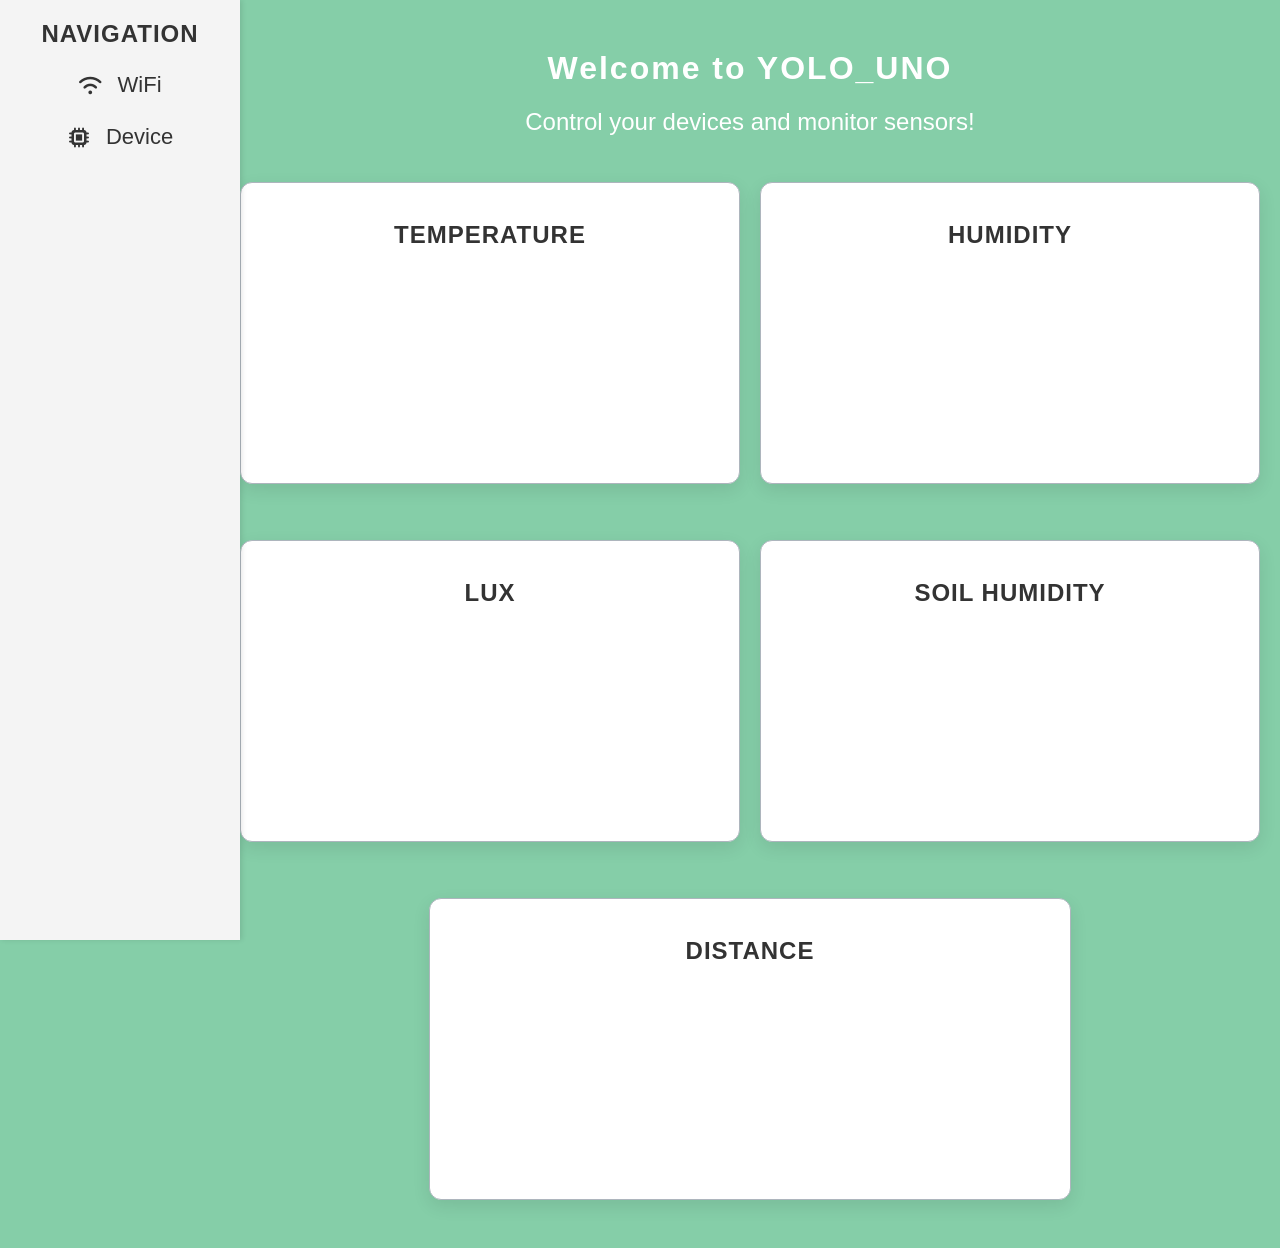
==== data/dashboard.html @ 47245412 "init" ====
<!DOCTYPE html>
<html lang="en">
<head>
    <meta charset="UTF-8">
    <meta name="viewport" content="width=device-width, initial-scale=1.0">
    <title>YOLO_UNO</title>
    <link rel="stylesheet" href="css/styles.css">
    <link rel="stylesheet" href="css/all.min.css">
</head>
<body>
    <h1>Welcome to YOLO_UNO</h1>
    <p>Control your devices and monitor sensors!</p>

<div class="sidebar">
    <h2>Navigation</h2>
    <ul>
        <li><a href="/wifi"><i class="fas fa-wifi"></i> WiFi</a></li>
        <li><a href="/device"><i class="fas fa-microchip"></i> Device</a></li>
    </ul>
    </ul>
</div>

<div class="chart-row">
    <div class="box">
        <h2>Temperature</h2>
        <canvas id="sensorChart1" width="400" height="200"></canvas>
    </div>
    <div class="box">
        <h2>Humidity</h2>
        <canvas id="sensorChart2" width="400" height="200"></canvas>
    </div>
</div>
<div class="chart-row">

    <div class="box">
        <h2>Lux</h2>
        <canvas id="sensorChart3" width="400" height="200"></canvas>
    </div>
    <div class="box">
        <h2>Soil Humidity</h2>
        <canvas id="sensorChart4" width="400" height="200"></canvas>
    </div>
</div>
<div class="chart-row">
    <div class="box">
        <h2>Distance</h2>
        <canvas id="sensorChart5" width="400" height="200"></canvas>
    </div>
</div>


    <!-- Thêm thư viện Chart.js -->
    <script src="js/chart.js"></script>
    <script src="js/dashboard.js"></script>
</body>
---- data/css/styles.css ----
/* Định dạng chung */
body {
    font-family: 'Segoe UI', Arial, sans-serif;
    text-align: center;
    margin: 0;
    padding: 0;
    background-color: #85CEA8;
}

h1 {
    color: #ffffff;
    margin-top: 30px;
    letter-spacing: 2px;
}

.box {
    border: 1.5px solid #adb5bd;
    border-radius: 12px;
    background-color: #fff;
    padding: 28px 20px 20px 20px;
    margin: 28px auto;
    width: 380px;
    box-shadow: 0 6px 18px rgba(0, 0, 0, 0.09);
    transition: box-shadow 0.2s;
}

.box:hover {
    box-shadow: 0 10px 24px rgba(0, 0, 0, 0.14);
}

button {
    padding: 10px 28px;
    font-size: 17px;
    border: none;
    border-radius: 6px;
    background-color: #4361ee;
    color: #fff;
    cursor: pointer;
    margin: 0 0 0 12px;
    transition: background 0.2s, transform 0.1s;
}

button:hover {
    background-color: #3a0ca3;
    transform: translateY(-2px) scale(1.04);
}

p {
    font-size: 24px;
    color: #ffffff;
    margin: 18px 0;
}

span[id^="state"] {
    display: inline-block;
    min-width: 38px;
    font-weight: bold;
    color: #fff;
    background: #adb5bd;
    border-radius: 4px;
    padding: 3px 10px;
    margin-left: 10px;
    transition: background 0.2s;
}

span.state-on {
    background: #06d6a0 !important;
}

span.state-off {
    background: #e63946 !important;
}

@media (max-width: 400px) {
    .box {
        width: 95vw;
        padding: 14px 2vw;
    }
    h1 {
        font-size: 1.3em;
    }
    p {
        font-size: 1em;
    }
}

input[type="text"], input[type="password"] {
    width: 90%;
    padding: 8px 12px;
    margin: 8px 0 16px 0;
    border: 1px solid #adb5bd;
    border-radius: 6px;
    font-size: 16px;
    box-sizing: border-box;
    background: #f8f9fa;
    transition: border-color 0.2s, box-shadow 0.2s;
}

input[type="text"]:focus, input[type="password"]:focus {
    border-color: #4361ee;
    box-shadow: 0 0 4px #4361ee33;
    outline: none;
}

#result {
    margin-top: 12px;
    min-height: 24px;
}

.box div {
    font-size: 21px; /* Increased font size */
    margin-bottom: 10px; /* Space between items */
    display: flex;
    align-items: center;
    justify-content: space-between;
    text-align: left; /* Ensure text is left-aligned */
    margin: 18px 0;

}

h2 {
    color: #333; /* Dark gray text color */
    font-size: 24px; /* Font size */
    margin-top: 10px; /* Space above the heading */
    margin-bottom: 10px; /* Space below the heading */
    letter-spacing: 1px; /* Spacing between letters */
    text-transform: uppercase; /* Uppercase text */
}

input[type="checkbox"] {
    width: 20px;
    height: 20px;
    margin-left: 10px;
    cursor: pointer;
    accent-color: #007bff; /* Change the color of the checkbox */
}

/* Style for the submit button */
input[type="submit"] {
    padding: 10px 20px;
    background-color: #007bff;
    color: #fff;
    border: none;
    border-radius: 3px;
    cursor: pointer;
    transition: background-color 0.3s ease;
}

input[type="submit"]:hover {
    background-color: #0056b3;
}

input[type="email"],
input[type="number"] {
    padding: 8px;
    border: 1px solid #ccc;
    border-radius: 4px;
    width: calc(60% - 10px); /* Adjust width to fit within the box */
    box-sizing: border-box; /* Include padding and border in element's total width */
    margin-top: 5px;
    margin-bottom: 10px;
    font-size: 16px;
    transition: border-color 0.3s ease;
}

input[type="email"]:focus,
input[type="number"]:focus {
    border-color: #007bff; /* Change border color on focus */
    outline: none; /* Remove default outline */
}

  .sidebar {
      position: fixed;
      left: 0;
      top: 0;
      width: 200px;
      height: 100%;
      background-color: #f4f4f4;
      padding: 20px;
      box-shadow: 2px 0 5px rgba(0,0,0,0.1);
  }

  .sidebar h2 {
      margin-top: 0;
  }

  .sidebar ul {
      list-style-type: none;
      padding: 0;
  }

  .sidebar ul li {
      margin: 10px 0;
        font-size: 22px;
        padding: 8px 0;
  }

  .sidebar ul li a {
      text-decoration: none;
      color: #333;
  }

  .sidebar ul li a:hover {
      color: #007BFF;
  }

  /* Adjust the main content to not overlap with the sidebar */
  body {
      margin-left: 220px; /* Adjust this value based on sidebar width */
    padding: 20px;
    
  }
  
  .sidebar ul li a i {
    margin-right: 8px; /* Space between icon and text */
    font-size: 20px; /* Adjust icon size */
    vertical-align: middle; /* Align icon with text */
}

.navigation-buttons {
    margin: 20px;
    display: flex;
    gap: 10px;
}

.navigation-buttons button {
    padding: 10px 20px;
    font-size: 16px;
    cursor: pointer;
    border: none;
    border-radius: 5px;
    background-color: #007BFF;
    color: white;
    transition: background-color 0.3s;
}

.navigation-buttons button:hover {
    background-color: #0056b3;
}

.chart-row {
    display: flex;
    flex-direction: row;
    gap: 20px;
    justify-content: center;
    align-items: flex-start;
}
.box {
    min-width: 400px;
    max-width: 600px;
    flex: 1;
}
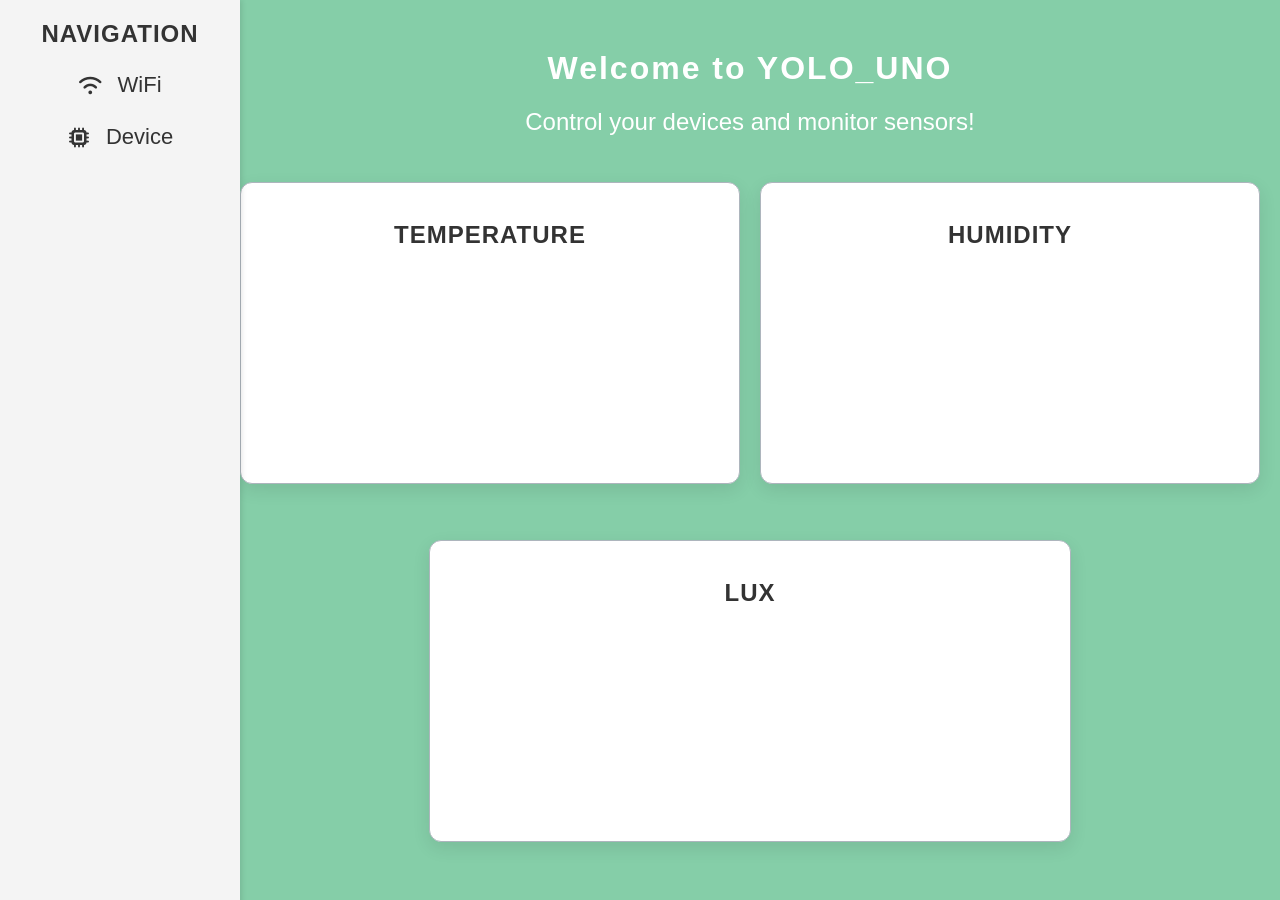
==== commit cd22a156: "finish wait FE" ====
--- a/data/dashboard.html
+++ b/data/dashboard.html
@@ -36,16 +36,6 @@
         <h2>Lux</h2>
         <canvas id="sensorChart3" width="400" height="200"></canvas>
     </div>
-    <div class="box">
-        <h2>Soil Humidity</h2>
-        <canvas id="sensorChart4" width="400" height="200"></canvas>
-    </div>
-</div>
-<div class="chart-row">
-    <div class="box">
-        <h2>Distance</h2>
-        <canvas id="sensorChart5" width="400" height="200"></canvas>
-    </div>
 </div>
 
 
--- a/data/css/styles.css
+++ b/data/css/styles.css
@@ -249,4 +249,91 @@
     min-width: 400px;
     max-width: 600px;
     flex: 1;
+}
+
+/* Add these styles at the end of the file */
+.sensor-container {
+    display: grid;
+    grid-template-columns: repeat(auto-fit, minmax(300px, 0.5fr));
+    gap: 20px;
+    padding: 20px;
+}
+
+.sensor-box {
+    background-color: #fff;
+    border-radius: 12px;
+    padding: 20px;
+    box-shadow: 0 6px 18px rgba(0, 0, 0, 0.09);
+    transition: box-shadow 0.2s;
+}
+
+.sensor-box:hover {
+    box-shadow: 0 10px 24px rgba(0, 0, 0, 0.14);
+}
+
+.sensor-box h3 {
+    margin: 0 0 15px 0;
+    color: #333;
+    font-size: 1.5em;
+}
+
+.sensor-content {
+    display: flex;
+    flex-direction: column;
+    gap: 15px;
+}
+
+.sensor-value {
+    font-size: 2em;
+    font-weight: bold;
+    color: #4361ee;
+}
+
+.sensor-settings {
+    display: flex;
+    flex-direction: column;
+    gap: 10px;
+}
+
+.name-setting,
+.period-setting {
+    display: flex;
+    align-items: center;
+    gap: 10px;
+}
+
+.name-setting,
+.period-setting label {
+    font-size: 1.5em;
+    color: #000000;
+}
+
+.sensor-settings input[type="text"],
+.sensor-settings input[type="number"] {
+    padding: 8px;
+    border: 1px solid #ccc;
+    border-radius: 6px;
+    font-size: 0.9em;
+    width: 50%;
+}
+
+.sensor-settings input[type="number"] {
+    width: 80px;
+}
+
+.sensor-settings button {
+    background-color: #4361ee;
+    color: white;
+    padding: 8px 16px;
+    border: none;
+    border-radius: 6px;
+    cursor: pointer;
+    font-size: 0.9em;
+    transition: background-color 0.2s;
+    width: 30%;
+    align-self: center;
+}
+
+.sensor-settings button:hover {
+    background-color: #3a0ca3;
 }
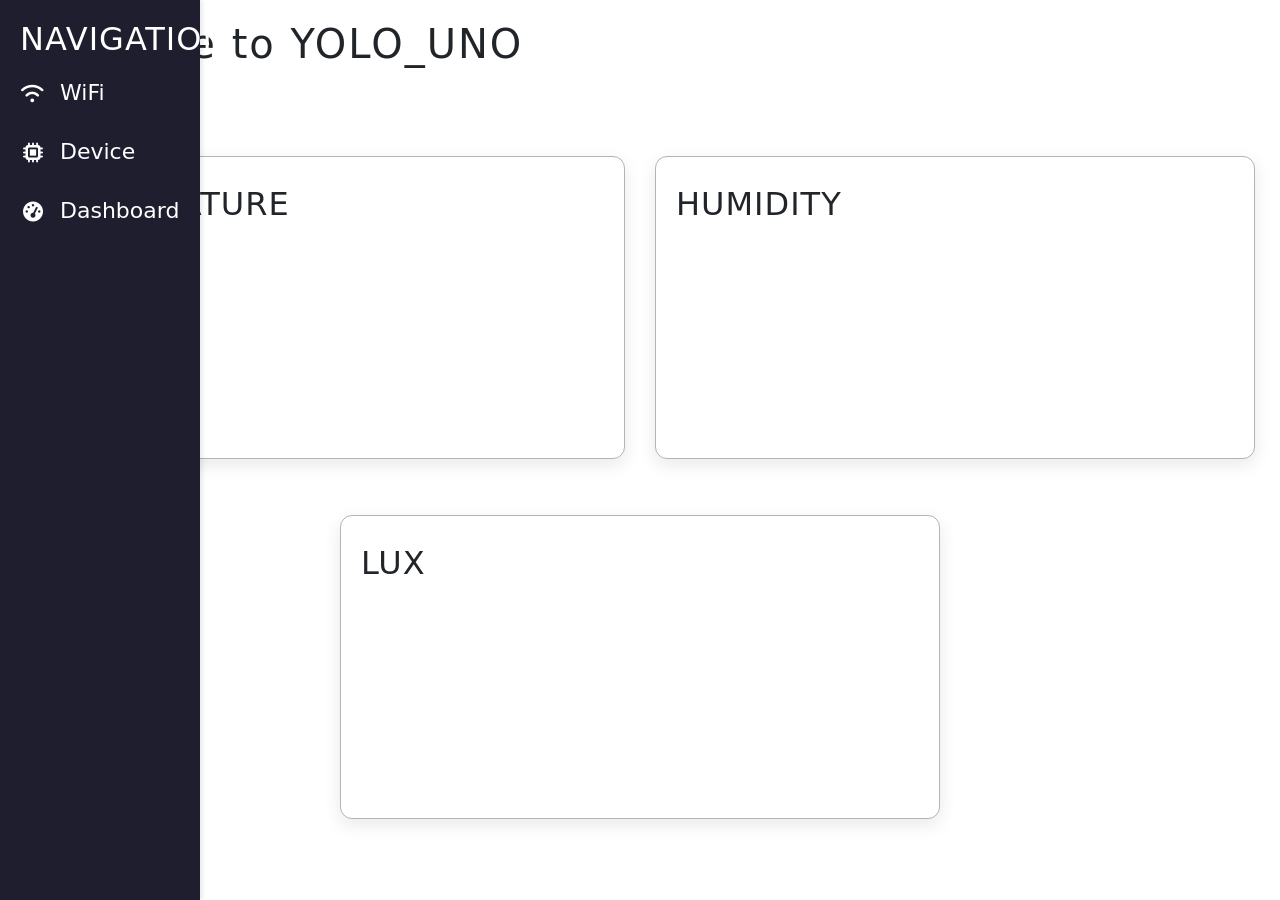
==== commit ba631abc: "fe small changes" ====
--- a/data/dashboard.html
+++ b/data/dashboard.html
@@ -6,6 +6,8 @@
     <title>YOLO_UNO</title>
     <link rel="stylesheet" href="css/styles.css">
     <link rel="stylesheet" href="css/all.min.css">
+        <link href="https://cdn.jsdelivr.net/npm/bootstrap@5.3.8/dist/css/bootstrap.min.css" rel="stylesheet" integrity="sha384-sRIl4kxILFvY47J16cr9ZwB07vP4J8+LH7qKQnuqkuIAvNWLzeN8tE5YBujZqJLB" crossorigin="anonymous">
+
 </head>
 <body>
     <h1>Welcome to YOLO_UNO</h1>
@@ -16,6 +18,7 @@
     <ul>
         <li><a href="/wifi"><i class="fas fa-wifi"></i> WiFi</a></li>
         <li><a href="/device"><i class="fas fa-microchip"></i> Device</a></li>
+        <li><a href="/dashboard"><i class="fas fa-tachometer-alt"></i> Dashboard</a></li>
     </ul>
     </ul>
 </div>
@@ -42,4 +45,6 @@
     <!-- Thêm thư viện Chart.js -->
     <script src="js/chart.js"></script>
     <script src="js/dashboard.js"></script>
+        <script src="https://cdn.jsdelivr.net/npm/bootstrap@5.3.8/dist/js/bootstrap.bundle.min.js" integrity="sha384-FKyoEForCGlyvwx9Hj09JcYn3nv7wiPVlz7YYwJrWVcXK/BmnVDxM+D2scQbITxI" crossorigin="anonymous"></script>
+
 </body>
--- a/data/css/styles.css
+++ b/data/css/styles.css
@@ -4,7 +4,7 @@
     text-align: center;
     margin: 0;
     padding: 0;
-    background-color: #85CEA8;
+    background-color: #656a97;
 }
 
 h1 {
@@ -175,13 +175,15 @@
       top: 0;
       width: 200px;
       height: 100%;
-      background-color: #f4f4f4;
+      background-color: #1e1e2f;
       padding: 20px;
       box-shadow: 2px 0 5px rgba(0,0,0,0.1);
   }
 
   .sidebar h2 {
       margin-top: 0;
+            color: #fff
+
   }
 
   .sidebar ul {
@@ -197,7 +199,8 @@
 
   .sidebar ul li a {
       text-decoration: none;
-      color: #333;
+      /* color: #333; */
+      color: #fff
   }
 
   .sidebar ul li a:hover {
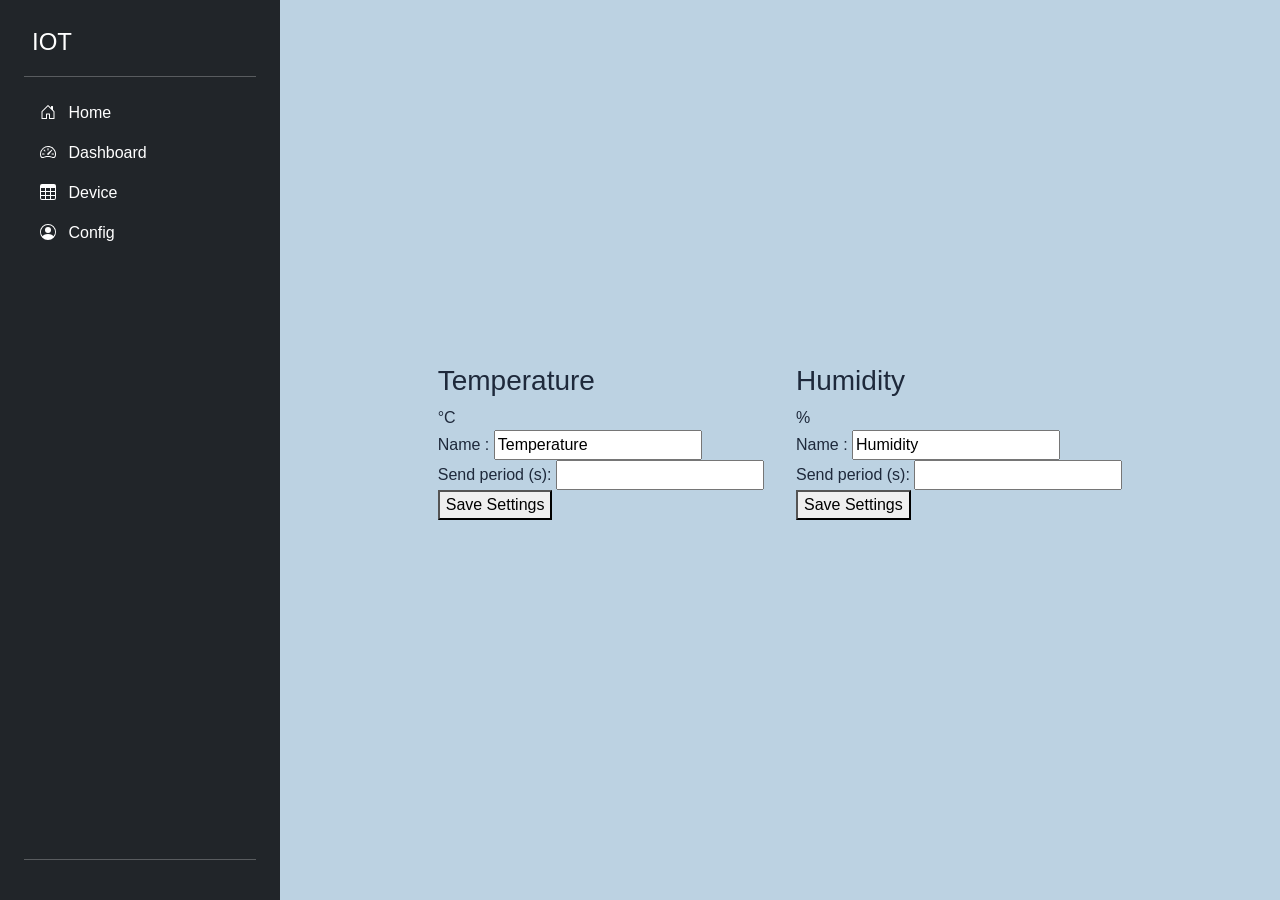
==== commit c564156f: "update" ====
--- a/data/dashboard.html
+++ b/data/dashboard.html
@@ -1,50 +1,216 @@
-<!DOCTYPE html>
+<!doctype html>
 <html lang="en">
-<head>
-    <meta charset="UTF-8">
-    <meta name="viewport" content="width=device-width, initial-scale=1.0">
-    <title>YOLO_UNO</title>
-    <link rel="stylesheet" href="css/styles.css">
-    <link rel="stylesheet" href="css/all.min.css">
-        <link href="https://cdn.jsdelivr.net/npm/bootstrap@5.3.8/dist/css/bootstrap.min.css" rel="stylesheet" integrity="sha384-sRIl4kxILFvY47J16cr9ZwB07vP4J8+LH7qKQnuqkuIAvNWLzeN8tE5YBujZqJLB" crossorigin="anonymous">
-
-</head>
+  <head>
+    <meta charset="utf-8">
+    <meta name="viewport" content="width=device-width, initial-scale=1">
+    <meta name="description" content="">
+    <meta name="generator" content="Hugo 0.84.0">
+    <title>Index</title>
+
+
+    
+
+<link href="css//bootstrap.min.css" rel="stylesheet">
+<link rel="stylesheet" href="https://cdn.lineicons.com/5.0/lineicons.css" />
+
+    <style>
+      .bd-placeholder-img {
+        font-size: 1.125rem;
+        text-anchor: middle;
+        -webkit-user-select: none;
+        -moz-user-select: none;
+        user-select: none;
+      }
+
+      @media (min-width: 768px) {
+        .bd-placeholder-img-lg {
+          font-size: 3.5rem;
+        }
+      }
+        /* ====== DESKTOP / MẶC ĐỊNH ====== */
+        body {
+
+            font-family: 'Open Sans', sans-serif;
+            color: #1e293b;
+            background: #bcd2e2;
+        }
+
+        
+       
+
+      
+    </style>
+
+    
+    <!-- Custom styles for this template -->
+    <link href="css/style_new_sideboard.css" rel="stylesheet">
+  </head>
+  <body>
+    
+<svg xmlns="http://www.w3.org/2000/svg" style="display: none;">
+  <symbol id="bootstrap" viewBox="0 0 118 94">
+    <title>Bootstrap</title>
+    <path fill-rule="evenodd" clip-rule="evenodd" d="M24.509 0c-6.733 0-11.715 5.893-11.492 12.284.214 6.14-.064 14.092-2.066 20.577C8.943 39.365 5.547 43.485 0 44.014v5.972c5.547.529 8.943 4.649 10.951 11.153 2.002 6.485 2.28 14.437 2.066 20.577C12.794 88.106 17.776 94 24.51 94H93.5c6.733 0 11.714-5.893 11.491-12.284-.214-6.14.064-14.092 2.066-20.577 2.009-6.504 5.396-10.624 10.943-11.153v-5.972c-5.547-.529-8.934-4.649-10.943-11.153-2.002-6.484-2.28-14.437-2.066-20.577C105.214 5.894 100.233 0 93.5 0H24.508zM80 57.863C80 66.663 73.436 72 62.543 72H44a2 2 0 01-2-2V24a2 2 0 012-2h18.437c9.083 0 15.044 4.92 15.044 12.474 0 5.302-4.01 10.049-9.119 10.88v.277C75.317 46.394 80 51.21 80 57.863zM60.521 28.34H49.948v14.934h8.905c6.884 0 10.68-2.772 10.68-7.727 0-4.643-3.264-7.207-9.012-7.207zM49.948 49.2v16.458H60.91c7.167 0 10.964-2.876 10.964-8.281 0-5.406-3.903-8.178-11.425-8.178H49.948z"></path>
+  </symbol>
+  <symbol id="home" viewBox="0 0 16 16">
+    <path d="M8.354 1.146a.5.5 0 0 0-.708 0l-6 6A.5.5 0 0 0 1.5 7.5v7a.5.5 0 0 0 .5.5h4.5a.5.5 0 0 0 .5-.5v-4h2v4a.5.5 0 0 0 .5.5H14a.5.5 0 0 0 .5-.5v-7a.5.5 0 0 0-.146-.354L13 5.793V2.5a.5.5 0 0 0-.5-.5h-1a.5.5 0 0 0-.5.5v1.293L8.354 1.146zM2.5 14V7.707l5.5-5.5 5.5 5.5V14H10v-4a.5.5 0 0 0-.5-.5h-3a.5.5 0 0 0-.5.5v4H2.5z"/>
+  </symbol>
+  <symbol id="speedometer2" viewBox="0 0 16 16">
+    <path d="M8 4a.5.5 0 0 1 .5.5V6a.5.5 0 0 1-1 0V4.5A.5.5 0 0 1 8 4zM3.732 5.732a.5.5 0 0 1 .707 0l.915.914a.5.5 0 1 1-.708.708l-.914-.915a.5.5 0 0 1 0-.707zM2 10a.5.5 0 0 1 .5-.5h1.586a.5.5 0 0 1 0 1H2.5A.5.5 0 0 1 2 10zm9.5 0a.5.5 0 0 1 .5-.5h1.5a.5.5 0 0 1 0 1H12a.5.5 0 0 1-.5-.5zm.754-4.246a.389.389 0 0 0-.527-.02L7.547 9.31a.91.91 0 1 0 1.302 1.258l3.434-4.297a.389.389 0 0 0-.029-.518z"/>
+    <path fill-rule="evenodd" d="M0 10a8 8 0 1 1 15.547 2.661c-.442 1.253-1.845 1.602-2.932 1.25C11.309 13.488 9.475 13 8 13c-1.474 0-3.31.488-4.615.911-1.087.352-2.49.003-2.932-1.25A7.988 7.988 0 0 1 0 10zm8-7a7 7 0 0 0-6.603 9.329c.203.575.923.876 1.68.63C4.397 12.533 6.358 12 8 12s3.604.532 4.923.96c.757.245 1.477-.056 1.68-.631A7 7 0 0 0 8 3z"/>
+  </symbol>
+  <symbol id="table" viewBox="0 0 16 16">
+    <path d="M0 2a2 2 0 0 1 2-2h12a2 2 0 0 1 2 2v12a2 2 0 0 1-2 2H2a2 2 0 0 1-2-2V2zm15 2h-4v3h4V4zm0 4h-4v3h4V8zm0 4h-4v3h3a1 1 0 0 0 1-1v-2zm-5 3v-3H6v3h4zm-5 0v-3H1v2a1 1 0 0 0 1 1h3zm-4-4h4V8H1v3zm0-4h4V4H1v3zm5-3v3h4V4H6zm4 4H6v3h4V8z"/>
+  </symbol>
+  <symbol id="people-circle" viewBox="0 0 16 16">
+    <path d="M11 6a3 3 0 1 1-6 0 3 3 0 0 1 6 0z"/>
+    <path fill-rule="evenodd" d="M0 8a8 8 0 1 1 16 0A8 8 0 0 1 0 8zm8-7a7 7 0 0 0-5.468 11.37C3.242 11.226 4.805 10 8 10s4.757 1.225 5.468 2.37A7 7 0 0 0 8 1z"/>
+  </symbol>
+  <symbol id="grid" viewBox="0 0 16 16">
+    <path d="M1 2.5A1.5 1.5 0 0 1 2.5 1h3A1.5 1.5 0 0 1 7 2.5v3A1.5 1.5 0 0 1 5.5 7h-3A1.5 1.5 0 0 1 1 5.5v-3zM2.5 2a.5.5 0 0 0-.5.5v3a.5.5 0 0 0 .5.5h3a.5.5 0 0 0 .5-.5v-3a.5.5 0 0 0-.5-.5h-3zm6.5.5A1.5 1.5 0 0 1 10.5 1h3A1.5 1.5 0 0 1 15 2.5v3A1.5 1.5 0 0 1 13.5 7h-3A1.5 1.5 0 0 1 9 5.5v-3zm1.5-.5a.5.5 0 0 0-.5.5v3a.5.5 0 0 0 .5.5h3a.5.5 0 0 0 .5-.5v-3a.5.5 0 0 0-.5-.5h-3zM1 10.5A1.5 1.5 0 0 1 2.5 9h3A1.5 1.5 0 0 1 7 10.5v3A1.5 1.5 0 0 1 5.5 15h-3A1.5 1.5 0 0 1 1 13.5v-3zm1.5-.5a.5.5 0 0 0-.5.5v3a.5.5 0 0 0 .5.5h3a.5.5 0 0 0 .5-.5v-3a.5.5 0 0 0-.5-.5h-3zm6.5.5A1.5 1.5 0 0 1 10.5 9h3a1.5 1.5 0 0 1 1.5 1.5v3a1.5 1.5 0 0 1-1.5 1.5h-3A1.5 1.5 0 0 1 9 13.5v-3zm1.5-.5a.5.5 0 0 0-.5.5v3a.5.5 0 0 0 .5.5h3a.5.5 0 0 0 .5-.5v-3a.5.5 0 0 0-.5-.5h-3z"/>
+  </symbol>
+  <symbol id="collection" viewBox="0 0 16 16">
+    <path d="M2.5 3.5a.5.5 0 0 1 0-1h11a.5.5 0 0 1 0 1h-11zm2-2a.5.5 0 0 1 0-1h7a.5.5 0 0 1 0 1h-7zM0 13a1.5 1.5 0 0 0 1.5 1.5h13A1.5 1.5 0 0 0 16 13V6a1.5 1.5 0 0 0-1.5-1.5h-13A1.5 1.5 0 0 0 0 6v7zm1.5.5A.5.5 0 0 1 1 13V6a.5.5 0 0 1 .5-.5h13a.5.5 0 0 1 .5.5v7a.5.5 0 0 1-.5.5h-13z"/>
+  </symbol>
+  <symbol id="calendar3" viewBox="0 0 16 16">
+    <path d="M14 0H2a2 2 0 0 0-2 2v12a2 2 0 0 0 2 2h12a2 2 0 0 0 2-2V2a2 2 0 0 0-2-2zM1 3.857C1 3.384 1.448 3 2 3h12c.552 0 1 .384 1 .857v10.286c0 .473-.448.857-1 .857H2c-.552 0-1-.384-1-.857V3.857z"/>
+    <path d="M6.5 7a1 1 0 1 0 0-2 1 1 0 0 0 0 2zm3 0a1 1 0 1 0 0-2 1 1 0 0 0 0 2zm3 0a1 1 0 1 0 0-2 1 1 0 0 0 0 2zm-9 3a1 1 0 1 0 0-2 1 1 0 0 0 0 2zm3 0a1 1 0 1 0 0-2 1 1 0 0 0 0 2zm3 0a1 1 0 1 0 0-2 1 1 0 0 0 0 2zm3 0a1 1 0 1 0 0-2 1 1 0 0 0 0 2zm-9 3a1 1 0 1 0 0-2 1 1 0 0 0 0 2zm3 0a1 1 0 1 0 0-2 1 1 0 0 0 0 2zm3 0a1 1 0 1 0 0-2 1 1 0 0 0 0 2z"/>
+  </symbol>
+  <symbol id="chat-quote-fill" viewBox="0 0 16 16">
+    <path d="M16 8c0 3.866-3.582 7-8 7a9.06 9.06 0 0 1-2.347-.306c-.584.296-1.925.864-4.181 1.234-.2.032-.352-.176-.273-.362.354-.836.674-1.95.77-2.966C.744 11.37 0 9.76 0 8c0-3.866 3.582-7 8-7s8 3.134 8 7zM7.194 6.766a1.688 1.688 0 0 0-.227-.272 1.467 1.467 0 0 0-.469-.324l-.008-.004A1.785 1.785 0 0 0 5.734 6C4.776 6 4 6.746 4 7.667c0 .92.776 1.666 1.734 1.666.343 0 .662-.095.931-.26-.137.389-.39.804-.81 1.22a.405.405 0 0 0 .011.59c.173.16.447.155.614-.01 1.334-1.329 1.37-2.758.941-3.706a2.461 2.461 0 0 0-.227-.4zM11 9.073c-.136.389-.39.804-.81 1.22a.405.405 0 0 0 .012.59c.172.16.446.155.613-.01 1.334-1.329 1.37-2.758.942-3.706a2.466 2.466 0 0 0-.228-.4 1.686 1.686 0 0 0-.227-.273 1.466 1.466 0 0 0-.469-.324l-.008-.004A1.785 1.785 0 0 0 10.07 6c-.957 0-1.734.746-1.734 1.667 0 .92.777 1.666 1.734 1.666.343 0 .662-.095.931-.26z"/>
+  </symbol>
+  <symbol id="cpu-fill" viewBox="0 0 16 16">
+    <path d="M6.5 6a.5.5 0 0 0-.5.5v3a.5.5 0 0 0 .5.5h3a.5.5 0 0 0 .5-.5v-3a.5.5 0 0 0-.5-.5h-3z"/>
+    <path d="M5.5.5a.5.5 0 0 0-1 0V2A2.5 2.5 0 0 0 2 4.5H.5a.5.5 0 0 0 0 1H2v1H.5a.5.5 0 0 0 0 1H2v1H.5a.5.5 0 0 0 0 1H2v1H.5a.5.5 0 0 0 0 1H2A2.5 2.5 0 0 0 4.5 14v1.5a.5.5 0 0 0 1 0V14h1v1.5a.5.5 0 0 0 1 0V14h1v1.5a.5.5 0 0 0 1 0V14h1v1.5a.5.5 0 0 0 1 0V14a2.5 2.5 0 0 0 2.5-2.5h1.5a.5.5 0 0 0 0-1H14v-1h1.5a.5.5 0 0 0 0-1H14v-1h1.5a.5.5 0 0 0 0-1H14v-1h1.5a.5.5 0 0 0 0-1H14A2.5 2.5 0 0 0 11.5 2V.5a.5.5 0 0 0-1 0V2h-1V.5a.5.5 0 0 0-1 0V2h-1V.5a.5.5 0 0 0-1 0V2h-1V.5zm1 4.5h3A1.5 1.5 0 0 1 11 6.5v3A1.5 1.5 0 0 1 9.5 11h-3A1.5 1.5 0 0 1 5 9.5v-3A1.5 1.5 0 0 1 6.5 5z"/>
+  </symbol>
+  <symbol id="gear-fill" viewBox="0 0 16 16">
+    <path d="M9.405 1.05c-.413-1.4-2.397-1.4-2.81 0l-.1.34a1.464 1.464 0 0 1-2.105.872l-.31-.17c-1.283-.698-2.686.705-1.987 1.987l.169.311c.446.82.023 1.841-.872 2.105l-.34.1c-1.4.413-1.4 2.397 0 2.81l.34.1a1.464 1.464 0 0 1 .872 2.105l-.17.31c-.698 1.283.705 2.686 1.987 1.987l.311-.169a1.464 1.464 0 0 1 2.105.872l.1.34c.413 1.4 2.397 1.4 2.81 0l.1-.34a1.464 1.464 0 0 1 2.105-.872l.31.17c1.283.698 2.686-.705 1.987-1.987l-.169-.311a1.464 1.464 0 0 1 .872-2.105l.34-.1c1.4-.413 1.4-2.397 0-2.81l-.34-.1a1.464 1.464 0 0 1-.872-2.105l.17-.31c.698-1.283-.705-2.686-1.987-1.987l-.311.169a1.464 1.464 0 0 1-2.105-.872l-.1-.34zM8 10.93a2.929 2.929 0 1 1 0-5.86 2.929 2.929 0 0 1 0 5.858z"/>
+  </symbol>
+  <symbol id="speedometer" viewBox="0 0 16 16">
+    <path d="M8 2a.5.5 0 0 1 .5.5V4a.5.5 0 0 1-1 0V2.5A.5.5 0 0 1 8 2zM3.732 3.732a.5.5 0 0 1 .707 0l.915.914a.5.5 0 1 1-.708.708l-.914-.915a.5.5 0 0 1 0-.707zM2 8a.5.5 0 0 1 .5-.5h1.586a.5.5 0 0 1 0 1H2.5A.5.5 0 0 1 2 8zm9.5 0a.5.5 0 0 1 .5-.5h1.5a.5.5 0 0 1 0 1H12a.5.5 0 0 1-.5-.5zm.754-4.246a.389.389 0 0 0-.527-.02L7.547 7.31A.91.91 0 1 0 8.85 8.569l3.434-4.297a.389.389 0 0 0-.029-.518z"/>
+    <path fill-rule="evenodd" d="M6.664 15.889A8 8 0 1 1 9.336.11a8 8 0 0 1-2.672 15.78zm-4.665-4.283A11.945 11.945 0 0 1 8 10c2.186 0 4.236.585 6.001 1.606a7 7 0 1 0-12.002 0z"/>
+  </symbol>
+  <symbol id="toggles2" viewBox="0 0 16 16">
+    <path d="M9.465 10H12a2 2 0 1 1 0 4H9.465c.34-.588.535-1.271.535-2 0-.729-.195-1.412-.535-2z"/>
+    <path d="M6 15a3 3 0 1 0 0-6 3 3 0 0 0 0 6zm0 1a4 4 0 1 1 0-8 4 4 0 0 1 0 8zm.535-10a3.975 3.975 0 0 1-.409-1H4a1 1 0 0 1 0-2h2.126c.091-.355.23-.69.41-1H4a2 2 0 1 0 0 4h2.535z"/>
+    <path d="M14 4a4 4 0 1 1-8 0 4 4 0 0 1 8 0z"/>
+  </symbol>
+  <symbol id="tools" viewBox="0 0 16 16">
+    <path d="M1 0L0 1l2.2 3.081a1 1 0 0 0 .815.419h.07a1 1 0 0 1 .708.293l2.675 2.675-2.617 2.654A3.003 3.003 0 0 0 0 13a3 3 0 1 0 5.878-.851l2.654-2.617.968.968-.305.914a1 1 0 0 0 .242 1.023l3.356 3.356a1 1 0 0 0 1.414 0l1.586-1.586a1 1 0 0 0 0-1.414l-3.356-3.356a1 1 0 0 0-1.023-.242L10.5 9.5l-.96-.96 2.68-2.643A3.005 3.005 0 0 0 16 3c0-.269-.035-.53-.102-.777l-2.14 2.141L12 4l-.364-1.757L13.777.102a3 3 0 0 0-3.675 3.68L7.462 6.46 4.793 3.793a1 1 0 0 1-.293-.707v-.071a1 1 0 0 0-.419-.814L1 0zm9.646 10.646a.5.5 0 0 1 .708 0l3 3a.5.5 0 0 1-.708.708l-3-3a.5.5 0 0 1 0-.708zM3 11l.471.242.529.026.287.445.445.287.026.529L5 13l-.242.471-.026.529-.445.287-.287.445-.529.026L3 15l-.471-.242L2 14.732l-.287-.445L1.268 14l-.026-.529L1 13l.242-.471.026-.529.445-.287.287-.445.529-.026L3 11z"/>
+  </symbol>
+  <symbol id="chevron-right" viewBox="0 0 16 16">
+    <path fill-rule="evenodd" d="M4.646 1.646a.5.5 0 0 1 .708 0l6 6a.5.5 0 0 1 0 .708l-6 6a.5.5 0 0 1-.708-.708L10.293 8 4.646 2.354a.5.5 0 0 1 0-.708z"/>
+  </symbol>
+  <symbol id="geo-fill" viewBox="0 0 16 16">
+    <path fill-rule="evenodd" d="M4 4a4 4 0 1 1 4.5 3.969V13.5a.5.5 0 0 1-1 0V7.97A4 4 0 0 1 4 3.999zm2.493 8.574a.5.5 0 0 1-.411.575c-.712.118-1.28.295-1.655.493a1.319 1.319 0 0 0-.37.265.301.301 0 0 0-.057.09V14l.002.008a.147.147 0 0 0 .016.033.617.617 0 0 0 .145.15c.165.13.435.27.813.395.751.25 1.82.414 3.024.414s2.273-.163 3.024-.414c.378-.126.648-.265.813-.395a.619.619 0 0 0 .146-.15.148.148 0 0 0 .015-.033L12 14v-.004a.301.301 0 0 0-.057-.09 1.318 1.318 0 0 0-.37-.264c-.376-.198-.943-.375-1.655-.493a.5.5 0 1 1 .164-.986c.77.127 1.452.328 1.957.594C12.5 13 13 13.4 13 14c0 .426-.26.752-.544.977-.29.228-.68.413-1.116.558-.878.293-2.059.465-3.34.465-1.281 0-2.462-.172-3.34-.465-.436-.145-.826-.33-1.116-.558C3.26 14.752 3 14.426 3 14c0-.599.5-1 .961-1.243.505-.266 1.187-.467 1.957-.594a.5.5 0 0 1 .575.411z"/>
+  </symbol>
+</svg>
 <body>
-    <h1>Welcome to YOLO_UNO</h1>
-    <p>Control your devices and monitor sensors!</p>
-
-<div class="sidebar">
-    <h2>Navigation</h2>
-    <ul>
-        <li><a href="/wifi"><i class="fas fa-wifi"></i> WiFi</a></li>
-        <li><a href="/device"><i class="fas fa-microchip"></i> Device</a></li>
-        <li><a href="/dashboard"><i class="fas fa-tachometer-alt"></i> Dashboard</a></li>
+
+
+
+<div class="d-flex flex-row align-items-center   mb-3">
+ <div class="">
+    <!-- sideboard -->
+  <div id="sidebar" class="d-flex flex-column p-4 text-white bg-dark" >
+    <a href="/" class="d-flex align-items-center mb-3 mb-md-0 me-md-auto text-white text-decoration-none">
+    <i id="icon" class="lni lni-cloud-iot-2"></i>    
+    <span class="fs-4">IOT</span>
+    </a>
+
+    <hr>
+    <ul class="nav nav-pills flex-column mb-auto">
+      <li ">
+        <a href="index.html" class="nav-link text-white" aria-current="page">
+          <svg class="bi me-2" width="16" height="16"><use xlink:href="#home"/></svg>
+          Home
+        </a>
+      </li>
+      <li >
+        <a href="dashboard.html" class="nav-link text-white">
+          <svg class="bi me-2" width="16" height="16"><use xlink:href="#speedometer2"/></svg>
+          Dashboard
+        </a>
+      </li>
+      <li class="sidebar-list-item" data-page="device.html">
+        <a href="device.html" class="nav-link text-white">
+          <svg class="bi me-2" width="16" height="16"><use xlink:href="#table"/></svg>
+          Device
+        </a>
+      </li>
+
+      <li >
+        <a href="wifi.html" class="nav-link text-white">
+          <svg class="bi me-2" width="16" height="16"><use xlink:href="#people-circle"/></svg>
+          Config
+        </a>
+      </li>
     </ul>
-    </ul>
-</div>
-
-<div class="chart-row">
-    <div class="box">
-        <h2>Temperature</h2>
-        <canvas id="sensorChart1" width="400" height="200"></canvas>
+    <hr>
+
+   </div>
+    <!-- endsideboard -->
+ </div>
+
+ <div class="p-3 flex-grow-1 ">
+
+   <div class="d-flex flex-row justify-content-center mb-3">
+
+    <div class="p-3">
+        <div class="sensor-box">
+            <h3>Temperature</h3>
+            <div class="sensor-content">
+                <div class="sensor-value">
+                    <span id="sensorValue1"></span> °C
+                </div>
+                <div class="sensor-settings">
+                        <div class="name-setting">
+                            <label for="sensorName1">Name :</label>
+                            <input type="text" id="sensorName1" value="Temperature">
+                        </div>
+                        <div class="period-setting">
+                        <label for="sensorPeriod1">Send period (s):</label>
+                        <input type="number" id="sensorPeriod1" min="1" >
+                    </div>
+                    <button onclick="updateSensorSettings(1)">Save Settings</button>
+                </div>
+            </div>
+        </div>
     </div>
-    <div class="box">
-        <h2>Humidity</h2>
-        <canvas id="sensorChart2" width="400" height="200"></canvas>
+
+    <div class="p-3">
+        <div class="sensor-box">
+            <h3>Humidity</h3>
+            <div class="sensor-content">
+                <div class="sensor-value">
+                    <span id="sensorValue2"></span> % 
+                </div>
+                    <div class="sensor-settings">
+                        <div class="name-setting">
+                            <label for="sensorName2">Name :</label>
+                            <input type="text" id="sensorName2" value="Humidity">
+                        </div>
+                        <div class="period-setting">
+                            <label for="sensorPeriod2">Send period (s):</label>
+                            <input type="number" id="sensorPeriod2" min="1" >
+                    </div>
+                    <button onclick="updateSensorSettings(2)">Save Settings</button>
+                </div>
+            </div>
+        </div>
     </div>
-</div>
-<div class="chart-row">
-
-    <div class="box">
-        <h2>Lux</h2>
-        <canvas id="sensorChart3" width="400" height="200"></canvas>
-    </div>
-</div>
-
-
-    <!-- Thêm thư viện Chart.js -->
-    <script src="js/chart.js"></script>
-    <script src="js/dashboard.js"></script>
-        <script src="https://cdn.jsdelivr.net/npm/bootstrap@5.3.8/dist/js/bootstrap.bundle.min.js" integrity="sha384-FKyoEForCGlyvwx9Hj09JcYn3nv7wiPVlz7YYwJrWVcXK/BmnVDxM+D2scQbITxI" crossorigin="anonymous"></script>
-
-</body>+
+   </div>
+
+ </div>
+  
+ 
+
+
+    <script src="../assets/dist/js/bootstrap.bundle.min.js"></script>
+
+      <script src="js//sideboard.js"></script>
+          <script src="js/script.js"></script>
+
+  </body>
+</html>
--- a/data/css/style_new_sideboard.css
+++ b/data/css/style_new_sideboard.css
@@ -0,0 +1,120 @@
+body {
+  
+  min-height: -webkit-fill-available;
+}
+
+
+html {
+  height: -webkit-fill-available;
+}
+
+main {
+  display: flex;
+  flex-wrap: nowrap;
+  height: 100vh;
+  height: -webkit-fill-available;
+  max-height: 100vh;
+  overflow-x: auto;
+  overflow-y: hidden;
+}
+
+.b-example-divider {
+  flex-shrink: 0;
+  width: 1.5rem;
+  height: 100vh;
+  background-color: rgba(0, 0, 0, .1);
+  border: solid rgba(0, 0, 0, .15);
+  border-width: 1px 0;
+  box-shadow: inset 0 .5em 1.5em rgba(0, 0, 0, .1), inset 0 .125em .5em rgba(0, 0, 0, .15);
+}
+
+.bi {
+  vertical-align: -.125em;
+  pointer-events: none;
+  fill: currentColor;
+}
+
+.dropdown-toggle { outline: 0; }
+
+.nav-flush .nav-link {
+  border-radius: 0;
+}
+
+.btn-toggle {
+  display: inline-flex;
+  align-items: center;
+  padding: .25rem .5rem;
+  font-weight: 600;
+  color: rgba(0, 0, 0, .65);
+  background-color: transparent;
+  border: 0;
+}
+.btn-toggle:hover,
+.btn-toggle:focus {
+  color: rgba(0, 0, 0, .85);
+  background-color: #d2f4ea;
+}
+
+.btn-toggle::before {
+  width: 1.25em;
+  line-height: 0;
+  content: url("data:image/svg+xml,%3csvg xmlns='http://www.w3.org/2000/svg' width='16' height='16' viewBox='0 0 16 16'%3e%3cpath fill='none' stroke='rgba%280,0,0,.5%29' stroke-linecap='round' stroke-linejoin='round' stroke-width='2' d='M5 14l6-6-6-6'/%3e%3c/svg%3e");
+  transition: transform .35s ease;
+  transform-origin: .5em 50%;
+}
+
+.btn-toggle[aria-expanded="true"] {
+  color: rgba(0, 0, 0, .85);
+}
+.btn-toggle[aria-expanded="true"]::before {
+  transform: rotate(90deg);
+}
+
+.btn-toggle-nav a {
+  display: inline-flex;
+  padding: .1875rem .5rem;
+  margin-top: .125rem;
+  margin-left: 1.25rem;
+  text-decoration: none;
+}
+.btn-toggle-nav a:hover,
+.btn-toggle-nav a:focus {
+  background-color: #d2f4ea;
+}
+
+.scrollarea {
+  overflow-y: auto;
+}
+
+.fw-semibold { font-weight: 600; }
+.lh-tight { line-height: 1.25; }
+
+#sidebar {
+  width: 280px;
+  height: 100vh;
+}
+
+/* Ensure consistent text scaling across browsers */
+html {
+  -webkit-text-size-adjust: 100%; /* Safari, iOS */
+  -ms-text-size-adjust: 100%; /* IE/Edge */
+  text-size-adjust: 100%; /* Modern browsers */
+}
+
+/* Restore Bootstrap-like hover for nav links that use .text-white */
+.nav-link.text-white:hover,
+.nav-pills .nav-link.text-white:hover {
+  color: #0d6efd !important; /* bootstrap primary */
+  background-color: rgba(13,110,253,0.08);
+}
+
+.nav-pills .nav-link.active,
+.nav-pills .nav-link.show {
+  color: #fff !important;
+  background-color: rgba(13,110,253,0.2);
+}
+
+#icon {
+  font-size: 2rem;
+  margin-right: 0.5rem;
+}
